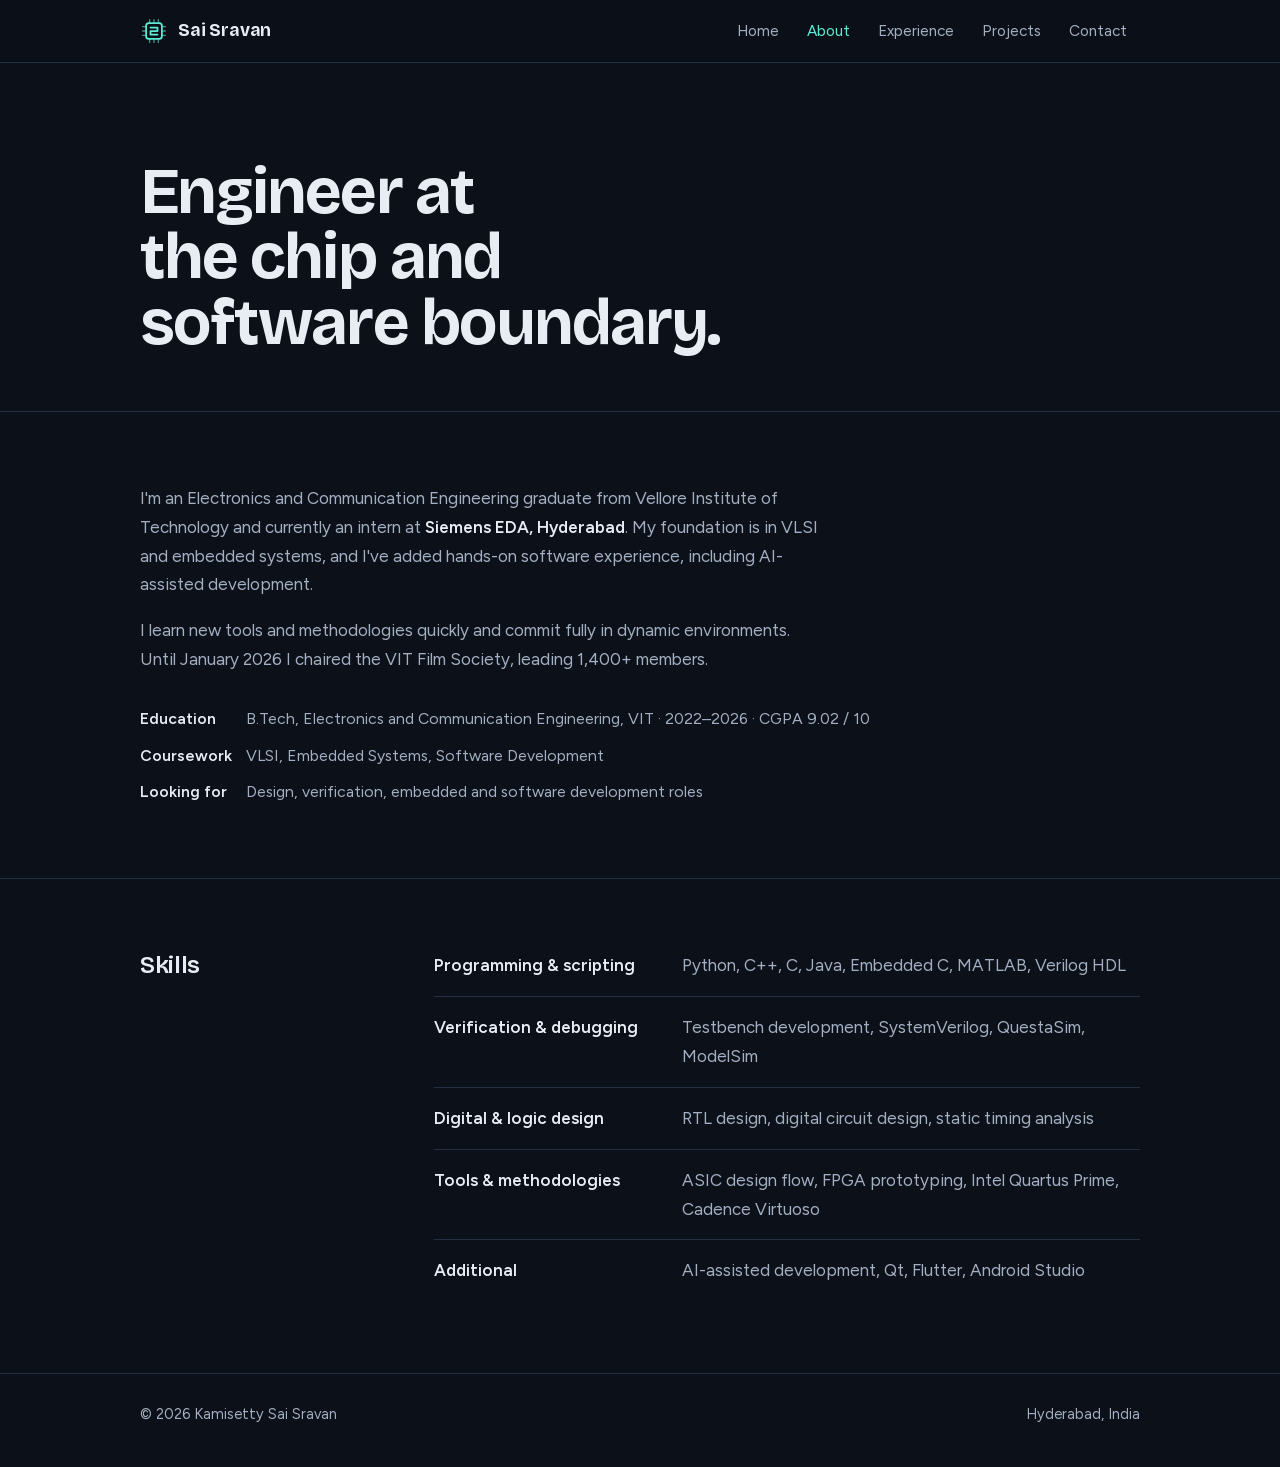
==== about.html @ 9d423d4f "Multi-page portfolio with SVG illustrations and refined type" ====
<!DOCTYPE html>
<html lang="en">
<head>
<meta charset="UTF-8">
<meta name="viewport" content="width=device-width, initial-scale=1">
<title>About | Kamisetty Sai Sravan</title>
<meta name="description" content="About Kamisetty Sai Sravan: education, background and technical skills.">
<meta name="theme-color" content="#0c1119">
<link rel="icon" href="assets/logo.svg" type="image/svg+xml">
<link rel="preload" href="assets/fonts/bricolage-grotesque-latin.woff2" as="font" type="font/woff2" crossorigin>
<link rel="stylesheet" href="assets/style.css">
</head>
<body>
<a class="skip" href="#main">Skip to content</a>
<header class="site-header"><div class="wrap">
  <a class="mark" href="index.html"><img src="assets/logo.svg" alt=""><span>Sai Sravan</span></a>
  <nav aria-label="Primary"><ul>
    <li><a href="index.html">Home</a></li>
    <li><a href="about.html" aria-current="page">About</a></li>
    <li><a href="experience.html">Experience</a></li>
    <li><a href="projects.html">Projects</a></li>
    <li><a href="contact.html">Contact</a></li>
  </ul></nav>
</div></header>

<main id="main">
  <div class="page-head wrap">
    <h1>Engineer at the chip and software boundary.</h1>
  </div>

  <div class="section">
    <div class="wrap about-grid">
      <div>
        <div class="prose">
          <p>I'm an Electronics and Communication Engineering graduate from Vellore Institute of Technology and currently an intern at <strong>Siemens EDA, Hyderabad</strong>. My foundation is in VLSI and embedded systems, and I've added hands-on software experience, including AI-assisted development.</p>
          <p>I learn new tools and methodologies quickly and commit fully in dynamic environments. Until January 2026 I chaired the VIT Film Society, leading 1,400+ members.</p>
        </div>
        <dl class="facts">
          <div><dt>Education</dt><dd>B.Tech, Electronics and Communication Engineering, VIT · 2022–2026 · CGPA 9.02 / 10</dd></div>
          <div><dt>Coursework</dt><dd>VLSI, Embedded Systems, Software Development</dd></div>
          <div><dt>Looking for</dt><dd>Design, verification, embedded and software development roles</dd></div>
        </dl>
      </div>
    </div>
  </div>

  <div class="section">
    <div class="wrap split">
      <h2>Skills</h2>
      <dl class="skill-list">
        <div><dt>Programming &amp; scripting</dt><dd>Python, C++, C, Java, Embedded C, MATLAB, Verilog HDL</dd></div>
        <div><dt>Verification &amp; debugging</dt><dd>Testbench development, SystemVerilog, QuestaSim, ModelSim</dd></div>
        <div><dt>Digital &amp; logic design</dt><dd>RTL design, digital circuit design, static timing analysis</dd></div>
        <div><dt>Tools &amp; methodologies</dt><dd>ASIC design flow, FPGA prototyping, Intel Quartus Prime, Cadence Virtuoso</dd></div>
        <div><dt>Additional</dt><dd>AI-assisted development, Qt, Flutter, Android Studio</dd></div>
      </dl>
    </div>
  </div>
</main>

<footer><div class="wrap"><span>© <span id="yr">2026</span> Kamisetty Sai Sravan</span><span>Hyderabad, India</span></div></footer>
<script>document.getElementById("yr").textContent=new Date().getFullYear()</script>
</body>
</html>
---- assets/style.css ----
@font-face{font-family:"Bricolage Grotesque";font-style:normal;font-weight:200 800;font-display:swap;src:url("fonts/bricolage-grotesque-latin.woff2") format("woff2")}
@font-face{font-family:"Figtree";font-style:normal;font-weight:300 900;font-display:swap;src:url("fonts/figtree-latin.woff2") format("woff2")}
@font-face{font-family:"JetBrains Mono";font-style:normal;font-weight:100 800;font-display:swap;src:url("fonts/jetbrains-mono-latin.woff2") format("woff2")}

:root{
  --bg:#0c1119;
  --surface:#121a26;
  --line:#243042;
  --text:#e8edf4;
  --muted:#a3afc2;
  --accent:#5eead4;
  --accent-ink:#04201b;
  --display:"Bricolage Grotesque","Segoe UI",system-ui,sans-serif;
  --body:"Figtree","Segoe UI",system-ui,sans-serif;
  --mono:"JetBrains Mono",ui-monospace,Consolas,monospace;
  --ease:cubic-bezier(.16,1,.3,1);
  color-scheme:dark;
}
*{box-sizing:border-box;margin:0;padding:0}
html{scroll-behavior:smooth;scroll-padding-top:84px;scrollbar-color:#2c3a50 var(--bg);scrollbar-width:thin}
body{font-family:var(--body);font-size:1.0625rem;line-height:1.7;background:var(--bg);color:var(--text);-webkit-font-smoothing:antialiased;min-height:100vh;display:flex;flex-direction:column}
main{flex:1}
::selection{background:var(--accent);color:var(--accent-ink)}
a{color:inherit;text-decoration-color:rgba(94,234,212,.5);text-underline-offset:.22em;text-decoration-thickness:1px}
a:hover{color:var(--accent);text-decoration-color:var(--accent)}
:focus-visible{outline:2px solid var(--accent);outline-offset:3px;border-radius:3px}
img{display:block;max-width:100%;height:auto}
.skip{position:absolute;left:16px;top:-60px;background:var(--accent);color:var(--accent-ink);padding:8px 14px;border-radius:6px;font-weight:600;z-index:30;text-decoration:none}
.skip:focus{top:12px;color:var(--accent-ink)}
.wrap{max-width:1080px;margin:0 auto;padding:0 clamp(20px,5vw,40px)}

/* header */
.site-header{position:sticky;top:0;z-index:20;background:rgba(12,17,25,.9);backdrop-filter:blur(10px);border-bottom:1px solid var(--line)}
.site-header .wrap{display:flex;align-items:center;justify-content:space-between;gap:16px;min-height:62px}
.mark{display:flex;align-items:center;gap:10px;font-family:var(--display);font-weight:700;font-size:1.1rem;text-decoration:none;letter-spacing:-.01em;white-space:nowrap}
.mark img{width:28px;height:28px}
nav ul{display:flex;gap:2px;list-style:none}
nav a{display:block;padding:8px 13px;font-size:.96rem;color:var(--muted);text-decoration:none;border-radius:6px;transition:color .2s,background .2s;white-space:nowrap}
nav a:hover{color:var(--text);background:var(--surface)}
nav a[aria-current="page"]{color:var(--accent)}

/* type */
h1,h2,h3{font-family:var(--display);text-wrap:balance}
h1{font-weight:700;letter-spacing:-.03em;line-height:1.02}
h2{font-weight:600;font-size:1.5rem;letter-spacing:-.015em;line-height:1.2}
h3{font-weight:600;font-size:1.25rem;line-height:1.3;letter-spacing:-.01em}
.mono{font-family:var(--mono);font-size:.84rem;letter-spacing:-.01em}
.prose{max-width:62ch;color:var(--muted)}
.prose p + p{margin-top:1em}
.prose strong{color:var(--text);font-weight:600}

/* buttons */
.actions{display:flex;flex-wrap:wrap;gap:12px;margin-top:36px}
.btn{display:inline-flex;align-items:center;min-height:46px;padding:0 22px;border-radius:8px;border:1px solid var(--line);font-weight:600;font-size:1rem;text-decoration:none;color:var(--text);transition:border-color .2s,background .2s,transform .2s var(--ease)}
.btn:hover{border-color:var(--accent);color:var(--text);background:var(--surface)}
.btn:active{transform:translateY(1px)}
.btn.primary{background:var(--accent);border-color:var(--accent);color:var(--accent-ink)}
.btn.primary:hover{background:#7ff0de;border-color:#7ff0de;color:var(--accent-ink)}

/* page heads */
.page-head{padding-top:clamp(48px,8vw,96px);padding-bottom:clamp(32px,5vw,56px)}
.page-head h1{font-size:clamp(2.4rem,6vw,4rem);max-width:16ch}
.page-head .prose{margin-top:18px}

/* hero */
.hero{display:grid;grid-template-columns:1.15fr .85fr;gap:clamp(24px,5vw,64px);align-items:center;padding-top:clamp(48px,9vw,110px);padding-bottom:clamp(56px,9vw,100px)}
.hero h1{font-size:clamp(2.8rem,8vw,5.4rem);max-width:10ch}
.hero .role{margin-top:clamp(20px,3vw,30px);font-family:var(--display);font-size:clamp(1.2rem,2.6vw,1.6rem);font-weight:500;max-width:30ch;text-wrap:balance;line-height:1.35}
.hero .role em{font-style:normal;color:var(--accent)}
.hero .lede{margin-top:16px;color:var(--muted);max-width:52ch}
.hero-art{width:100%;max-width:460px;justify-self:end}
@keyframes rise{from{opacity:0;transform:translateY(18px)}to{opacity:1;transform:none}}
.hero-copy > *{animation:rise .9s var(--ease) backwards}
.hero-copy .role{animation-delay:.1s}
.hero-copy .lede{animation-delay:.18s}
.hero-copy .actions{animation-delay:.26s}
.hero-art{animation:rise 1.1s var(--ease) .2s backwards}

/* home quick links */
.band{border-top:1px solid var(--line);padding:clamp(40px,7vw,72px) 0}
.signpost{display:grid;grid-template-columns:repeat(2,1fr);gap:0}
.signpost a{display:flex;flex-direction:column;gap:6px;padding:26px 28px 26px 0;border-top:1px solid var(--line);text-decoration:none;color:var(--text)}
.signpost a:nth-child(-n+2){border-top:0;padding-top:0}
.signpost a:nth-child(2n){padding-left:28px;padding-right:0;border-left:1px solid var(--line)}
.signpost span.t{font-family:var(--display);font-size:1.4rem;font-weight:600;letter-spacing:-.015em}
.signpost span.d{color:var(--muted);font-size:.98rem}
.signpost a:hover span.t{color:var(--accent)}
.signpost .go{font-family:var(--mono);font-size:.82rem;color:var(--muted);margin-top:4px}
.signpost a:hover .go{color:var(--accent)}

/* generic */
.section{border-top:1px solid var(--line);padding:clamp(40px,7vw,72px) 0}
.split{display:grid;grid-template-columns:minmax(150px,230px) 1fr;gap:clamp(24px,5vw,64px)}
.split > h2{position:sticky;top:96px;align-self:start}
.facts{margin-top:32px;display:grid;gap:10px;color:var(--muted);font-size:.98rem}
.facts div{display:flex;gap:14px}
.facts dt{min-width:92px;color:var(--text);font-weight:600}
.about-grid{display:block}
.portrait-art{width:100%}

/* timeline */
.row{display:grid;grid-template-columns:160px 1fr;gap:8px 28px;padding:30px 0;border-top:1px solid var(--line)}
.row:first-child{border-top:0;padding-top:0}
.when{color:var(--muted);font-family:var(--mono);font-size:.82rem;padding-top:.45em}
.org{color:var(--muted);font-size:.98rem;margin-top:2px}
.row ul,.project ul{margin-top:12px;padding-left:1.1em;color:var(--muted)}
.row li,.project li{margin-bottom:6px;max-width:64ch}
.row li::marker,.project li::marker{color:#4a5a73}
.now{display:inline-block;margin-left:8px;padding:1px 10px;border:1px solid var(--accent);border-radius:999px;color:var(--accent);font-family:var(--body);font-size:.78rem;font-weight:600;vertical-align:.18em}

/* projects */
.project{display:grid;grid-template-columns:minmax(0,340px) 1fr;gap:clamp(20px,4vw,48px);align-items:start;padding:40px 0;border-top:1px solid var(--line)}
.project:first-child{border-top:0;padding-top:0}
.project:nth-child(even){grid-template-columns:1fr minmax(0,340px)}
.project:nth-child(even) .art{order:2}
.art{background:var(--surface);border:1px solid var(--line);border-radius:12px;overflow:hidden;aspect-ratio:4/3}
.art img{width:100%;height:100%;object-fit:cover}
.project-head{display:flex;flex-wrap:wrap;align-items:baseline;justify-content:space-between;gap:4px 20px}
.project h3{font-size:clamp(1.35rem,2.6vw,1.75rem);font-weight:700;letter-spacing:-.02em}
.src{font-size:.95rem;color:var(--muted)}
.project p{margin-top:10px;color:var(--muted);max-width:60ch}
.project ul.tags{display:flex;flex-wrap:wrap;gap:8px;margin-top:16px;list-style:none;padding:0}
.tags li{margin:0;padding:2px 11px;border:1px solid var(--line);border-radius:999px;font-family:var(--mono);font-size:.76rem;color:var(--text)}

/* skills */
.skill-list{display:grid}
.skill-list div{display:grid;grid-template-columns:220px 1fr;gap:6px 28px;padding:16px 0;border-top:1px solid var(--line)}
.skill-list div:first-child{border-top:0;padding-top:0}
.skill-list dt{font-weight:600}
.skill-list dd{color:var(--muted)}

/* contact */
.mail{display:inline-block;margin-top:28px;font-family:var(--display);font-size:clamp(1.3rem,4vw,2.2rem);font-weight:600;letter-spacing:-.02em;word-break:break-word}
.contact-list{margin-top:40px;display:grid;max-width:560px}
.contact-list div{display:grid;grid-template-columns:120px 1fr;gap:6px 20px;padding:16px 0;border-top:1px solid var(--line)}
.contact-list dt{color:var(--muted)}

footer{border-top:1px solid var(--line);padding:28px 0 40px;color:var(--muted);font-size:.9rem}
footer .wrap{display:flex;justify-content:space-between;flex-wrap:wrap;gap:8px}

@media (max-width:820px){
  .hero{grid-template-columns:1fr}
  .hero-art{justify-self:start;max-width:260px}
  nav li:first-child{display:none}
  .about-grid{grid-template-columns:1fr}
  .portrait-art{max-width:260px}
  .split{grid-template-columns:1fr}
  .split > h2{position:static}
  .row{grid-template-columns:1fr}
  .when{padding-top:0}
  .project,.project:nth-child(even){grid-template-columns:1fr}
  .project:nth-child(even) .art{order:0}
  .skill-list div{grid-template-columns:1fr}
  .signpost{grid-template-columns:1fr}
  .signpost a,.signpost a:nth-child(2n){padding:22px 0;border-left:0}
  .signpost a:nth-child(2){border-top:1px solid var(--line);padding-top:22px}
  .site-header .wrap{align-items:center}
  nav{overflow-x:auto;scrollbar-width:none;margin-right:-8px}
  nav a{padding:8px 10px}
  .mark span{display:none}
}
@media (prefers-reduced-motion:reduce){
  html{scroll-behavior:auto}
  .hero-copy > *,.hero-art{animation:none}
  *{transition:none!important}
}
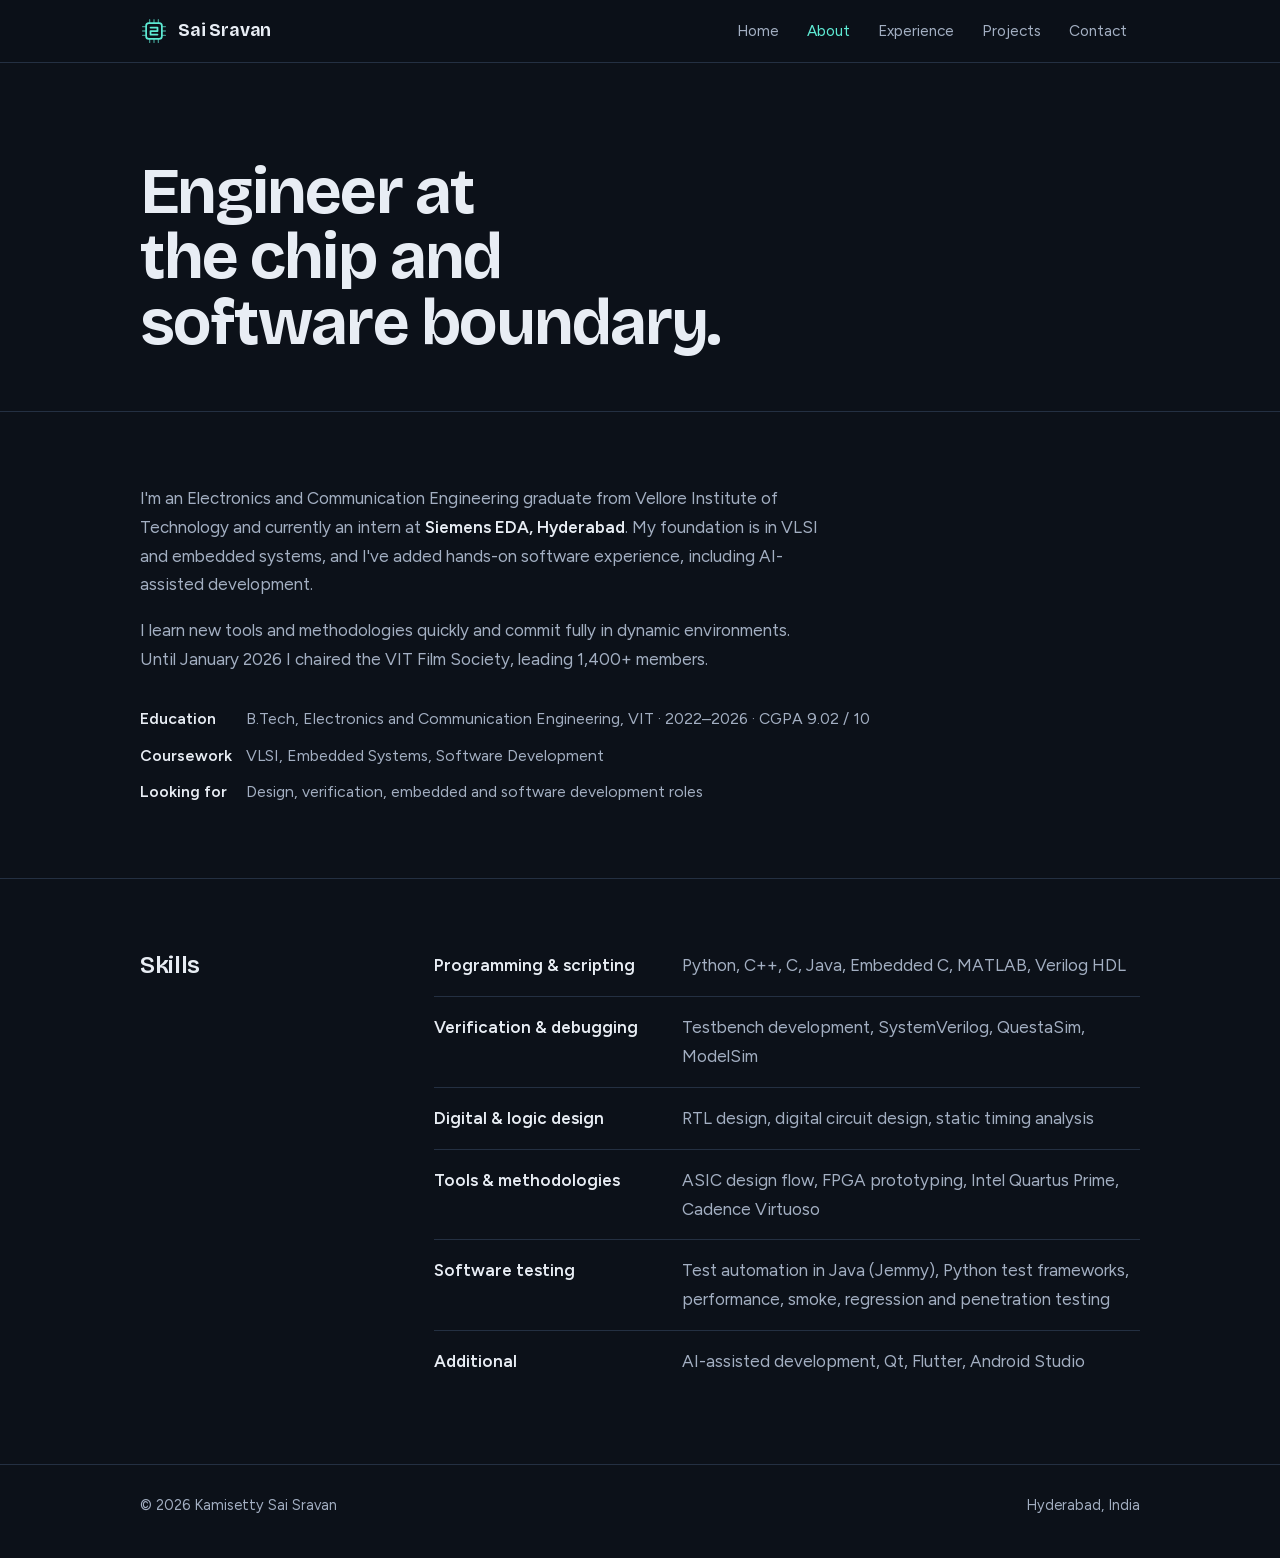
==== commit c0aa342c: "Add Siemens EDA internship details and testing skills" ====
--- a/about.html
+++ b/about.html
@@ -52,6 +52,7 @@
         <div><dt>Verification &amp; debugging</dt><dd>Testbench development, SystemVerilog, QuestaSim, ModelSim</dd></div>
         <div><dt>Digital &amp; logic design</dt><dd>RTL design, digital circuit design, static timing analysis</dd></div>
         <div><dt>Tools &amp; methodologies</dt><dd>ASIC design flow, FPGA prototyping, Intel Quartus Prime, Cadence Virtuoso</dd></div>
+        <div><dt>Software testing</dt><dd>Test automation in Java (Jemmy), Python test frameworks, performance, smoke, regression and penetration testing</dd></div>
         <div><dt>Additional</dt><dd>AI-assisted development, Qt, Flutter, Android Studio</dd></div>
       </dl>
     </div>
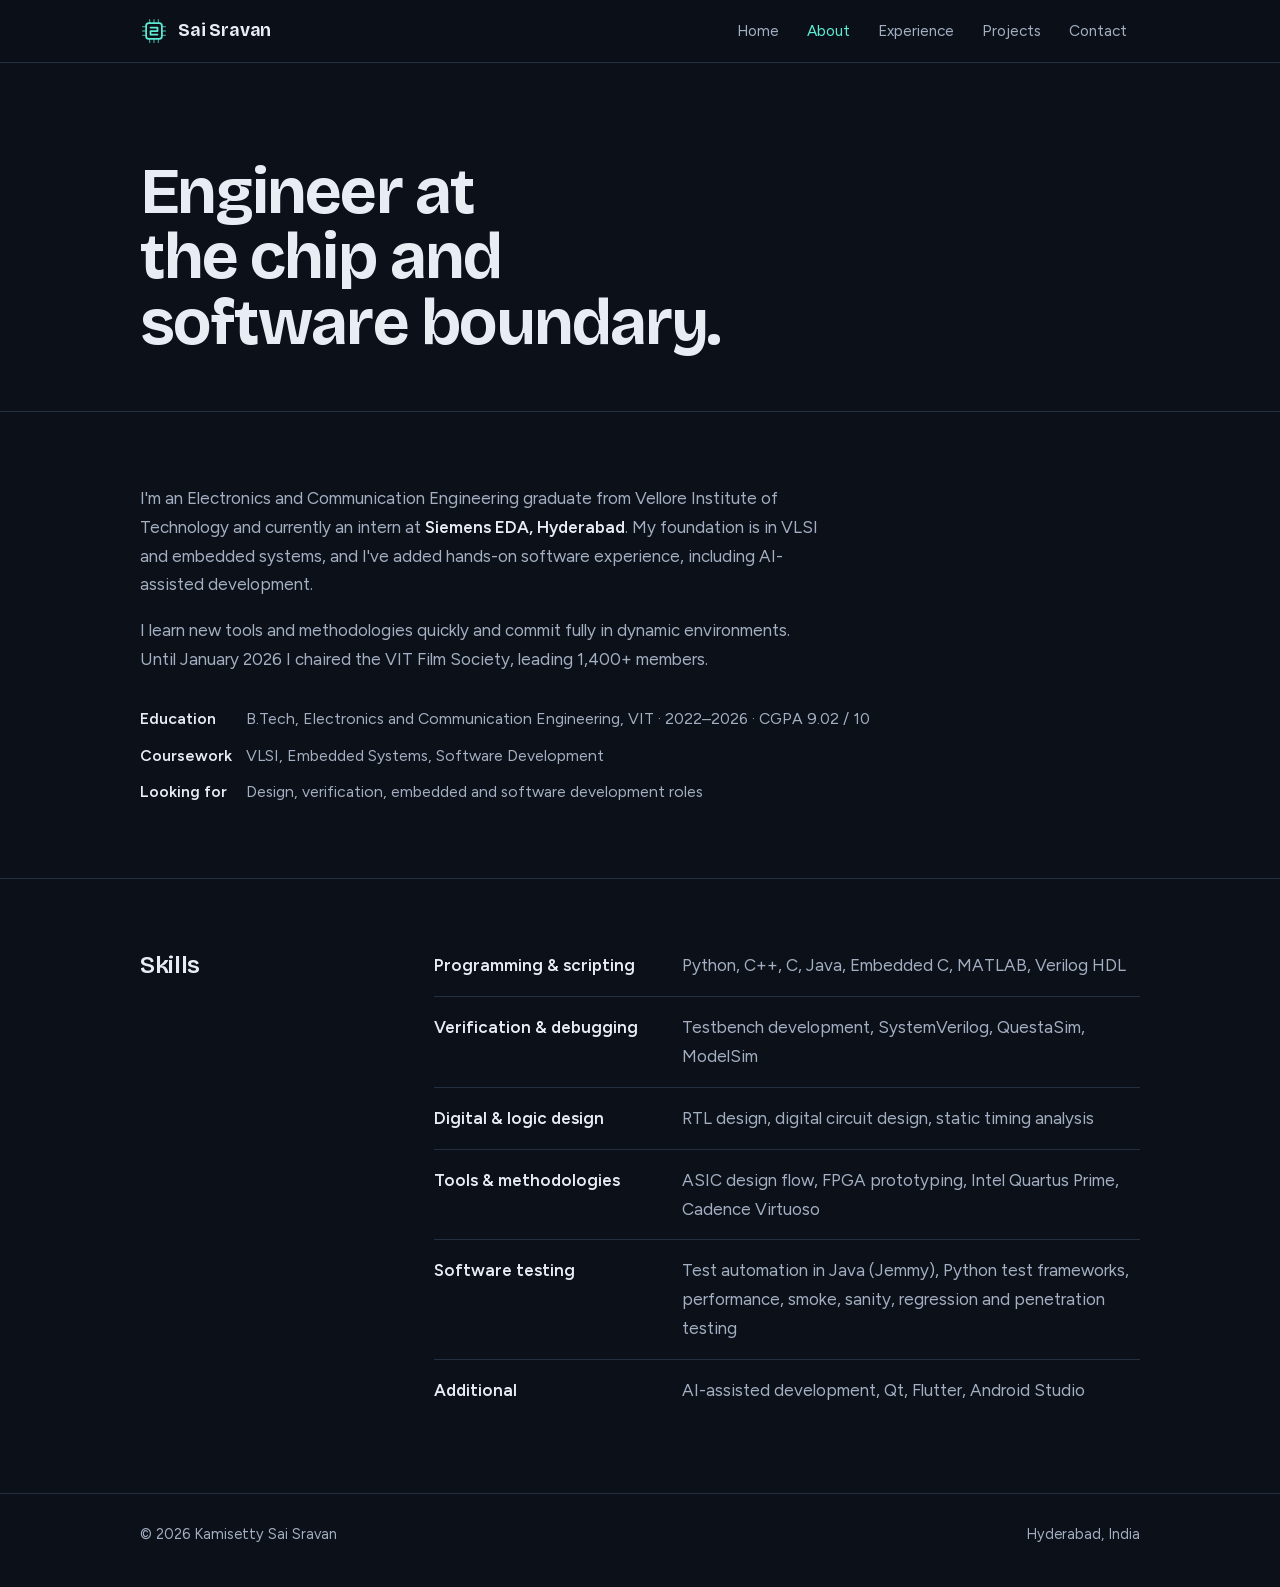
==== commit 050a86dc: "Add Siemens EDA project write-ups" ====
--- a/about.html
+++ b/about.html
@@ -52,7 +52,7 @@
         <div><dt>Verification &amp; debugging</dt><dd>Testbench development, SystemVerilog, QuestaSim, ModelSim</dd></div>
         <div><dt>Digital &amp; logic design</dt><dd>RTL design, digital circuit design, static timing analysis</dd></div>
         <div><dt>Tools &amp; methodologies</dt><dd>ASIC design flow, FPGA prototyping, Intel Quartus Prime, Cadence Virtuoso</dd></div>
-        <div><dt>Software testing</dt><dd>Test automation in Java (Jemmy), Python test frameworks, performance, smoke, regression and penetration testing</dd></div>
+        <div><dt>Software testing</dt><dd>Test automation in Java (Jemmy), Python test frameworks, performance, smoke, sanity, regression and penetration testing</dd></div>
         <div><dt>Additional</dt><dd>AI-assisted development, Qt, Flutter, Android Studio</dd></div>
       </dl>
     </div>
@@ -63,3 +63,4 @@
 <script>document.getElementById("yr").textContent=new Date().getFullYear()</script>
 </body>
 </html>
+
--- a/assets/style.css
+++ b/assets/style.css
@@ -135,6 +135,26 @@
 .contact-list div{display:grid;grid-template-columns:120px 1fr;gap:6px 20px;padding:16px 0;border-top:1px solid var(--line)}
 .contact-list dt{color:var(--muted)}
 
+/* case study */
+.back{display:inline-block;margin-bottom:24px;color:var(--muted);font-size:.95rem;text-decoration:none}
+.back:hover{color:var(--accent)}
+.case-meta{display:flex;flex-wrap:wrap;gap:8px 28px;margin-top:22px;color:var(--muted);font-size:.95rem}
+.case-meta b{color:var(--text);font-weight:600}
+.case-art{margin-top:36px;max-width:520px}
+.case > section{max-width:70ch}
+.case section + section{margin-top:44px}
+.case h2{margin-bottom:14px}
+.case p{color:var(--muted)}
+.case p + p,.case p + ul,.case ul + p,.case p + ol{margin-top:12px}
+.case ul,.case ol{padding-left:1.2em;color:var(--muted)}
+.case li{margin-bottom:8px}
+.case li::marker{color:#4a5a73}
+.case ol li::marker{color:var(--accent);font-family:var(--mono);font-size:.85em}
+.case strong{color:var(--text);font-weight:600}
+.case .note{margin-top:14px;padding:14px 16px;border:1px solid var(--line);border-radius:8px;background:var(--surface);color:var(--muted);font-size:.95rem}
+.read-more{display:inline-block;margin-top:14px;font-weight:600}
+.src.tag-siemens{font-family:var(--mono);font-size:.78rem}
+
 footer{border-top:1px solid var(--line);padding:28px 0 40px;color:var(--muted);font-size:.9rem}
 footer .wrap{display:flex;justify-content:space-between;flex-wrap:wrap;gap:8px}
 
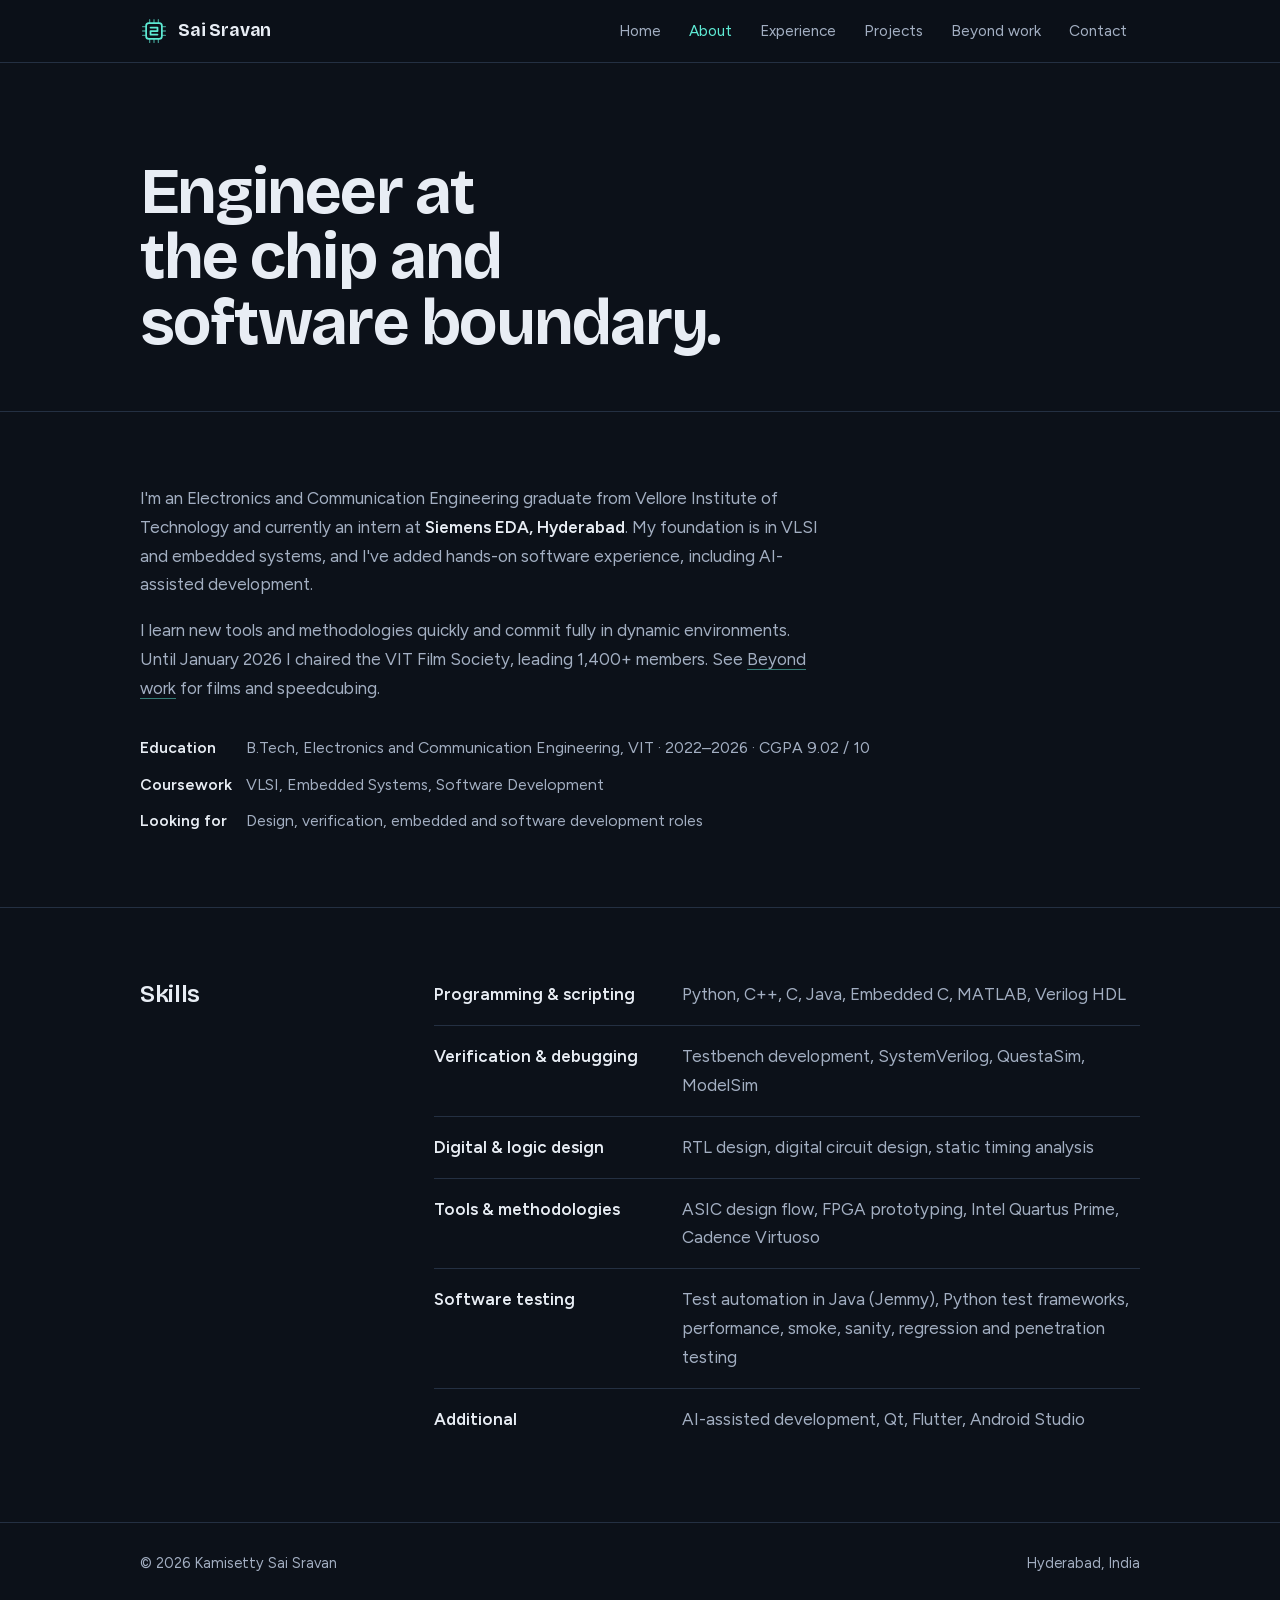
==== commit 089d82f1: "Add Beyond work page; move Film Society out of Experience Co-authored-by: Copilot <223556219+Copilot" ====
--- a/about.html
+++ b/about.html
@@ -19,6 +19,7 @@
     <li><a href="about.html" aria-current="page">About</a></li>
     <li><a href="experience.html">Experience</a></li>
     <li><a href="projects.html">Projects</a></li>
+    <li><a href="beyond-work.html">Beyond work</a></li>
     <li><a href="contact.html">Contact</a></li>
   </ul></nav>
 </div></header>
@@ -33,7 +34,7 @@
       <div>
         <div class="prose">
           <p>I'm an Electronics and Communication Engineering graduate from Vellore Institute of Technology and currently an intern at <strong>Siemens EDA, Hyderabad</strong>. My foundation is in VLSI and embedded systems, and I've added hands-on software experience, including AI-assisted development.</p>
-          <p>I learn new tools and methodologies quickly and commit fully in dynamic environments. Until January 2026 I chaired the VIT Film Society, leading 1,400+ members.</p>
+          <p>I learn new tools and methodologies quickly and commit fully in dynamic environments. Until January 2026 I chaired the VIT Film Society, leading 1,400+ members. See <a href="beyond-work.html">Beyond work</a> for films and speedcubing.</p>
         </div>
         <dl class="facts">
           <div><dt>Education</dt><dd>B.Tech, Electronics and Communication Engineering, VIT · 2022–2026 · CGPA 9.02 / 10</dd></div>
--- a/assets/style.css
+++ b/assets/style.css
@@ -176,7 +176,7 @@
   .signpost a:nth-child(2){border-top:1px solid var(--line);padding-top:22px}
   .site-header .wrap{align-items:center}
   nav{overflow-x:auto;scrollbar-width:none;margin-right:-8px}
-  nav a{padding:8px 10px}
+  nav a{padding:8px 4px;font-size:.8rem}
   .mark span{display:none}
 }
 @media (prefers-reduced-motion:reduce){
